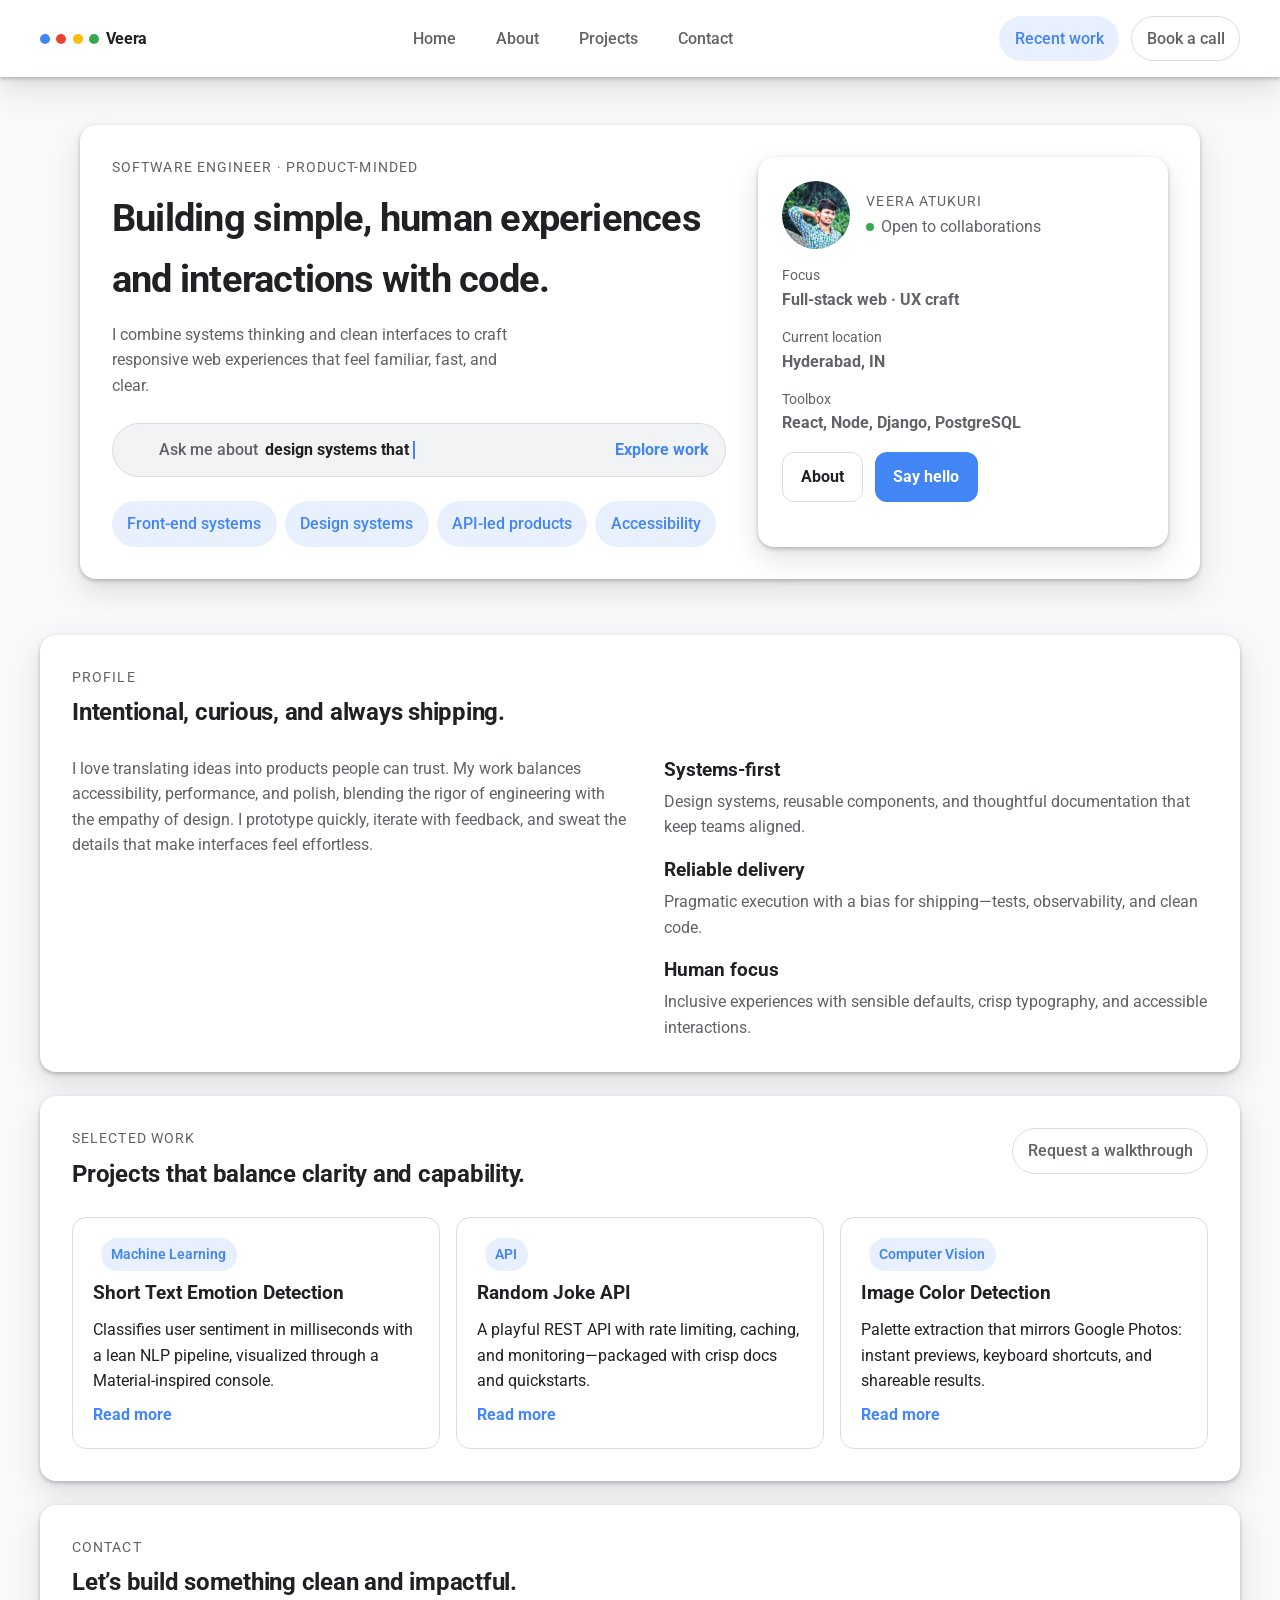
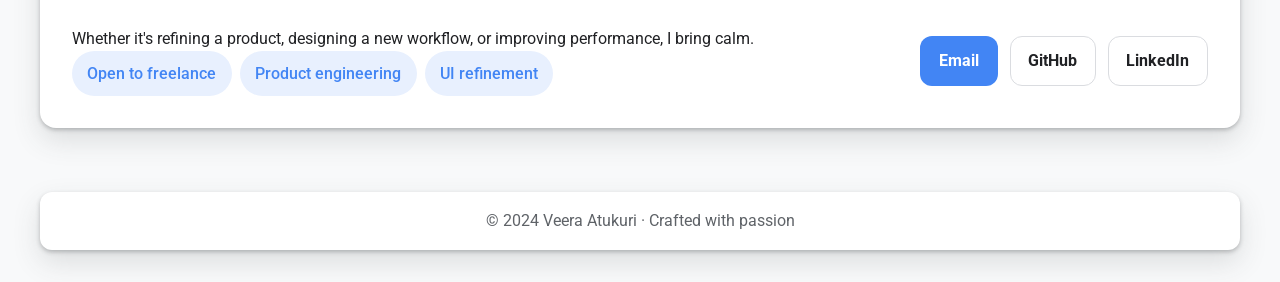
==== index.html @ a55e1ef2 "update minor" ====
<!DOCTYPE html>
<html lang="en">
<head>
  <meta charset="UTF-8" />
  <meta name="viewport" content="width=device-width, initial-scale=1.0" />
  <title>Veera | Software Engineer</title>
  <link rel="preconnect" href="https://fonts.googleapis.com" />
  <link href="https://fonts.googleapis.com/css2?family=Roboto:wght@400;500;700&display=swap" rel="stylesheet" />
  <link rel="stylesheet" href="style.css" />
  <script defer src="script.js"></script>
</head>
<body>
  <header class="top-nav surface">
    <div class="brand">
      <span class="logo-dot blue"></span>
      <span class="logo-dot red"></span>
      <span class="logo-dot yellow"></span>
      <span class="logo-dot green"></span>
      <span class="brand-name">Veera</span>
    </div>
    <nav class="nav-links">
      <a href="#home">Home</a>
      <a href="#about">About</a>
      <a href="#work">Projects</a>
      <a href="#contact">Contact</a>
    </nav>
    <div class="nav-actions">
      <a class="chip" href="#work">Recent work</a>
      <a class="chip outline" href="#contact">Book a call</a>
    </div>
  </header>

  <main>
    <section id="home" class="hero">
      <div class="hero-grid surface">
        <div class="hero-text">
          <p class="eyebrow">Software Engineer · Product-minded</p>
          <h1>Building simple, human experiences and interactions with code.</h1>
          <p class="lede">
            I combine systems thinking and clean interfaces to craft responsive web experiences that feel familiar, fast, and clear.
          </p>

          <div class="search-pill">
            <div class="pill-dots">
              <span class="dot blue"></span>
              <span class="dot red"></span>
              <span class="dot yellow"></span>
              <span class="dot green"></span>
            </div>
            <div class="pill-text">
              <span class="pill-label">Ask me about</span>
              <span class="typed-wrap"><span id="typed"></span><span class="cursor"></span></span>
            </div>
            <a class="pill-action" href="#work">Explore work</a>
          </div>

          <div class="chips">
            <span class="chip">Front-end systems</span>
            <span class="chip">Design systems</span>
            <span class="chip">API-led products</span>
            <span class="chip">Accessibility</span>
          </div>
        </div>

        <div class="hero-card surface">
          <div class="profile">
            <img src="saipic.jpg" alt="Sairaj profile" />
            <div>
              <p class="eyebrow">Veera Atukuri</p>
              <p class="status"><span class="status-dot"></span>Open to collaborations</p>
            </div>
          </div>
          <ul class="highlight-list">
            <li>
              <span class="label">Focus</span>
              <strong>Full-stack web · UX craft</strong>
            </li>
            <li>
              <span class="label">Current location</span>
              <strong>Hyderabad, IN</strong>
            </li>
            <li>
              <span class="label">Toolbox</span>
              <strong>React, Node, Django, PostgreSQL</strong>
            </li>
          </ul>
          <div class="cta-row">
            <a class="btn ghost" href="#about">About</a>
            <a class="btn primary" href="#contact">Say hello</a>
          </div>
        </div>
      </div>
    </section>

    <section id="about" class="section surface reveal">
      <div class="section-header">
        <div>
          <p class="eyebrow">Profile</p>
          <h2>Intentional, curious, and always shipping.</h2>
        </div>
      </div>
      <div class="about-grid">
        <p>
          I love translating ideas into products people can trust. My work balances accessibility, performance, and polish, blending the rigor of engineering with the empathy of design. I prototype quickly, iterate with feedback, and sweat the details that make interfaces feel effortless.
        </p>
        <div class="keypoints">
          <div class="point">
            <span class="dot blue"></span>
            <div>
              <h3>Systems-first</h3>
              <p>Design systems, reusable components, and thoughtful documentation that keep teams aligned.</p>
            </div>
          </div>
          <div class="point">
            <span class="dot red"></span>
            <div>
              <h3>Reliable delivery</h3>
              <p>Pragmatic execution with a bias for shipping—tests, observability, and clean code.</p>
            </div>
          </div>
          <div class="point">
            <span class="dot green"></span>
            <div>
              <h3>Human focus</h3>
              <p>Inclusive experiences with sensible defaults, crisp typography, and accessible interactions.</p>
            </div>
          </div>
        </div>
      </div>
    </section>

    <section id="work" class="section surface reveal">
      <div class="section-header">
        <div>
          <p class="eyebrow">Selected work</p>
          <h2>Projects that balance clarity and capability.</h2>
        </div>
        <a class="chip outline" href="mailto:sairaj@example.com">Request a walkthrough</a>
      </div>
      <div class="project-grid">
        <a class="project-card" href="#">
          <div class="project-meta">
            <span class="dot blue"></span>
            <span class="pill">Machine Learning</span>
          </div>
          <h3>Short Text Emotion Detection</h3>
          <p>Classifies user sentiment in milliseconds with a lean NLP pipeline, visualized through a Material-inspired console.</p>
          <span class="link">Read more</span>
        </a>
        <a class="project-card" href="#">
          <div class="project-meta">
            <span class="dot red"></span>
            <span class="pill">API</span>
          </div>
          <h3>Random Joke API</h3>
          <p>A playful REST API with rate limiting, caching, and monitoring—packaged with crisp docs and quickstarts.</p>
          <span class="link">Read more</span>
        </a>
        <a class="project-card" href="#">
          <div class="project-meta">
            <span class="dot green"></span>
            <span class="pill">Computer Vision</span>
          </div>
          <h3>Image Color Detection</h3>
          <p>Palette extraction that mirrors Google Photos: instant previews, keyboard shortcuts, and shareable results.</p>
          <span class="link">Read more</span>
        </a>
      </div>
    </section>

    <section id="contact" class="section surface reveal">
      <div class="section-header">
        <div>
          <p class="eyebrow">Contact</p>
          <h2>Let’s build something clean and impactful.</h2>
        </div>
      </div>
      <div class="contact-grid">
        <div>
          <p class="lede">
            Whether it's refining a product, designing a new workflow, or improving performance, I bring calm.
          </p>
          <div class="chips">
            <span class="chip">Open to freelance</span>
            <span class="chip">Product engineering</span>
            <span class="chip">UI refinement</span>
          </div>
        </div>
        <div class="contact-actions">
          <a class="btn primary" href="mailto:sairaj@example.com">Email</a>
          <a class="btn ghost" href="https://github.com/sairaj225" target="_blank">GitHub</a>
          <a class="btn ghost" href="https://www.linkedin.com/in/sairaju-atukuri-419677196/" target="_blank">LinkedIn</a>
        </div>
      </div>
    </section>
  </main>

  <footer class="footer surface">
    <p>© 2024 Veera Atukuri · Crafted with passion</p>
  </footer>
</body>
</html>
---- style.css ----
:root {
  --bg: #f8f9fa;
  --surface: #ffffff;
  --text: #202124;
  --muted: #5f6368;
  --shadow: 0 12px 28px 0 rgba(60, 64, 67, 0.15), 0 2px 4px 0 rgba(60, 64, 67, 0.3);
  --radius: 16px;
  --blue: #4285f4;
  --red: #ea4335;
  --yellow: #fbbc05;
  --green: #34a853;
}

* {
  margin: 0;
  padding: 0;
  box-sizing: border-box;
}

body {
  font-family: 'Roboto', sans-serif;
  background: var(--bg);
  color: var(--text);
  line-height: 1.6;
  scroll-behavior: smooth;
}

a {
  color: var(--blue);
  text-decoration: none;
}

.surface {
  background: var(--surface);
  box-shadow: var(--shadow);
}

.top-nav {
  position: sticky;
  top: 0;
  z-index: 100;
  display: grid;
  grid-template-columns: auto 1fr auto;
  align-items: center;
  gap: 1.5rem;
  padding: 1rem 2.5rem;
  backdrop-filter: blur(10px);
}

.brand {
  display: flex;
  align-items: center;
  gap: 0.4rem;
}

.brand-name {
  font-weight: 700;
  letter-spacing: -0.02em;
  color: var(--text);
}

.logo-dot {
  width: 10px;
  height: 10px;
  border-radius: 50%;
  display: inline-block;
}

.blue { background: var(--blue); }
.red { background: var(--red); }
.yellow { background: var(--yellow); }
.green { background: var(--green); }

.nav-links {
  display: flex;
  gap: 1rem;
  justify-content: center;
}

.nav-links a {
  color: var(--muted);
  font-weight: 500;
  padding: 0.5rem 0.75rem;
  border-radius: 10px;
  transition: background 0.2s ease, color 0.2s ease;
}

.nav-links a:hover {
  background: #e8f0fe;
  color: var(--blue);
}

.nav-actions {
  display: flex;
  gap: 0.75rem;
  justify-content: flex-end;
}

.chip {
  display: inline-flex;
  align-items: center;
  gap: 0.4rem;
  padding: 0.55rem 0.9rem;
  background: #e8f0fe;
  color: var(--blue);
  border-radius: 999px;
  font-weight: 500;
  border: 1px solid transparent;
}

.chip.outline {
  background: transparent;
  border-color: #dadce0;
  color: var(--muted);
}

.hero {
  padding: 3rem 2.5rem 2rem;
}

.hero-grid {
  display: grid;
  grid-template-columns: 1.2fr 0.8fr;
  gap: 2rem;
  padding: 2rem;
  border-radius: var(--radius);
}

.hero-text h1 {
  font-size: clamp(2rem, 3vw, 3rem);
  margin: 0.5rem 0 0.75rem;
  letter-spacing: -0.02em;
}

.hero-text .lede {
  color: var(--muted);
  max-width: 46ch;
}

.eyebrow {
  text-transform: uppercase;
  letter-spacing: 0.08em;
  color: var(--muted);
  font-size: 0.85rem;
}

.search-pill {
  margin: 1.5rem 0;
  display: grid;
  grid-template-columns: auto 1fr auto;
  align-items: center;
  gap: 1rem;
  padding: 0.85rem 1rem;
  border-radius: 999px;
  border: 1px solid #dadce0;
  background: #f1f3f4;
}

.pill-dots {
  display: flex;
  gap: 0.3rem;
}

.pill-text {
  display: flex;
  flex-wrap: wrap;
  gap: 0.4rem;
  align-items: center;
  color: var(--muted);
}

.pill-label {
  font-weight: 500;
}

.typed-wrap {
  font-weight: 700;
  color: var(--text);
  display: inline-flex;
  align-items: center;
  min-width: 10ch;
}

.cursor {
  width: 2px;
  height: 1.1em;
  background: var(--blue);
  margin-left: 4px;
  animation: blink 1s infinite;
}

@keyframes blink {
  0%, 50% { opacity: 1; }
  51%, 100% { opacity: 0; }
}

.pill-action {
  color: var(--blue);
  font-weight: 700;
}

.chips {
  display: flex;
  flex-wrap: wrap;
  gap: 0.5rem;
}

.hero-card {
  padding: 1.5rem;
  border-radius: var(--radius);
  display: flex;
  flex-direction: column;
  gap: 1rem;
}

.profile {
  display: flex;
  gap: 1rem;
  align-items: center;
}

.profile img {
  width: 68px;
  height: 68px;
  border-radius: 50%;
  object-fit: cover;
}

.status {
  display: inline-flex;
  align-items: center;
  gap: 0.4rem;
  color: var(--muted);
}

.status-dot {
  width: 8px;
  height: 8px;
  border-radius: 50%;
  background: var(--green);
}

.highlight-list {
  list-style: none;
  display: flex;
  flex-direction: column;
  gap: 0.9rem;
  color: var(--muted);
}

.highlight-list .label {
  display: block;
  font-size: 0.85rem;
  color: var(--muted);
}

.cta-row {
  display: flex;
  gap: 0.75rem;
}

.btn {
  padding: 0.7rem 1.1rem;
  border-radius: 12px;
  font-weight: 700;
  border: 1px solid transparent;
  display: inline-flex;
  justify-content: center;
  align-items: center;
  gap: 0.4rem;
}

.btn.primary {
  background: var(--blue);
  color: white;
}

.btn.ghost {
  border-color: #dadce0;
  color: var(--text);
  background: transparent;
}

main {
  display: flex;
  flex-direction: column;
  gap: 1.5rem;
  padding: 0 2.5rem 3rem;
}

.section {
  padding: 2rem;
  border-radius: var(--radius);
}

.section-header {
  display: flex;
  justify-content: space-between;
  gap: 1.5rem;
  align-items: flex-start;
  margin-bottom: 1.5rem;
}

.section-header h2 {
  margin-top: 0.3rem;
  letter-spacing: -0.01em;
}

.section-note {
  color: var(--muted);
  max-width: 32ch;
}

.about-grid {
  display: grid;
  grid-template-columns: 1fr 1fr;
  gap: 1.5rem;
  color: var(--muted);
}

.keypoints {
  display: flex;
  flex-direction: column;
  gap: 1rem;
}

.point {
  display: grid;
  grid-template-columns: auto 1fr;
  gap: 0.75rem;
}

.point h3 {
  margin-bottom: 0.2rem;
  color: var(--text);
}

.section .project-grid {
  display: grid;
  grid-template-columns: repeat(auto-fit, minmax(240px, 1fr));
  gap: 1rem;
}

.project-card {
  padding: 1.25rem;
  border-radius: 14px;
  border: 1px solid #dadce0;
  color: var(--text);
  display: flex;
  flex-direction: column;
  gap: 0.5rem;
  transition: transform 0.2s ease, box-shadow 0.2s ease;
}

.project-card:hover {
  transform: translateY(-2px);
  box-shadow: var(--shadow);
}

.project-meta {
  display: flex;
  gap: 0.5rem;
  align-items: center;
}

.pill {
  padding: 0.35rem 0.65rem;
  border-radius: 999px;
  background: #e8f0fe;
  color: var(--blue);
  font-weight: 600;
  font-size: 0.85rem;
}

.link {
  color: var(--blue);
  font-weight: 700;
}

.contact-grid {
  display: grid;
  grid-template-columns: 1fr auto;
  gap: 1.5rem;
  align-items: center;
}

.contact-actions {
  display: flex;
  gap: 0.75rem;
}

.footer {
  margin: 1rem 2.5rem 2rem;
  padding: 1rem 1.5rem;
  border-radius: 12px;
  color: var(--muted);
  text-align: center;
}

.reveal {
  opacity: 0;
  transform: translateY(40px);
  transition: all 0.6s ease-out;
}

.reveal.active {
  opacity: 1;
  transform: translateY(0);
}

@media (max-width: 960px) {
  .hero-grid {
    grid-template-columns: 1fr;
  }

  .section-header {
    flex-direction: column;
  }

  .about-grid,
  .contact-grid {
    grid-template-columns: 1fr;
  }

  .top-nav {
    grid-template-columns: 1fr;
    justify-items: flex-start;
    gap: 0.75rem;
  }

  .nav-links,
  .nav-actions {
    width: 100%;
    justify-content: flex-start;
    flex-wrap: wrap;
  }
}

@media (max-width: 640px) {
  .hero,
  main {
    padding: 1rem;
  }

  .hero-grid,
  .section {
    padding: 1.25rem;
  }

  .top-nav {
    padding: 0.75rem 1rem;
  }
}
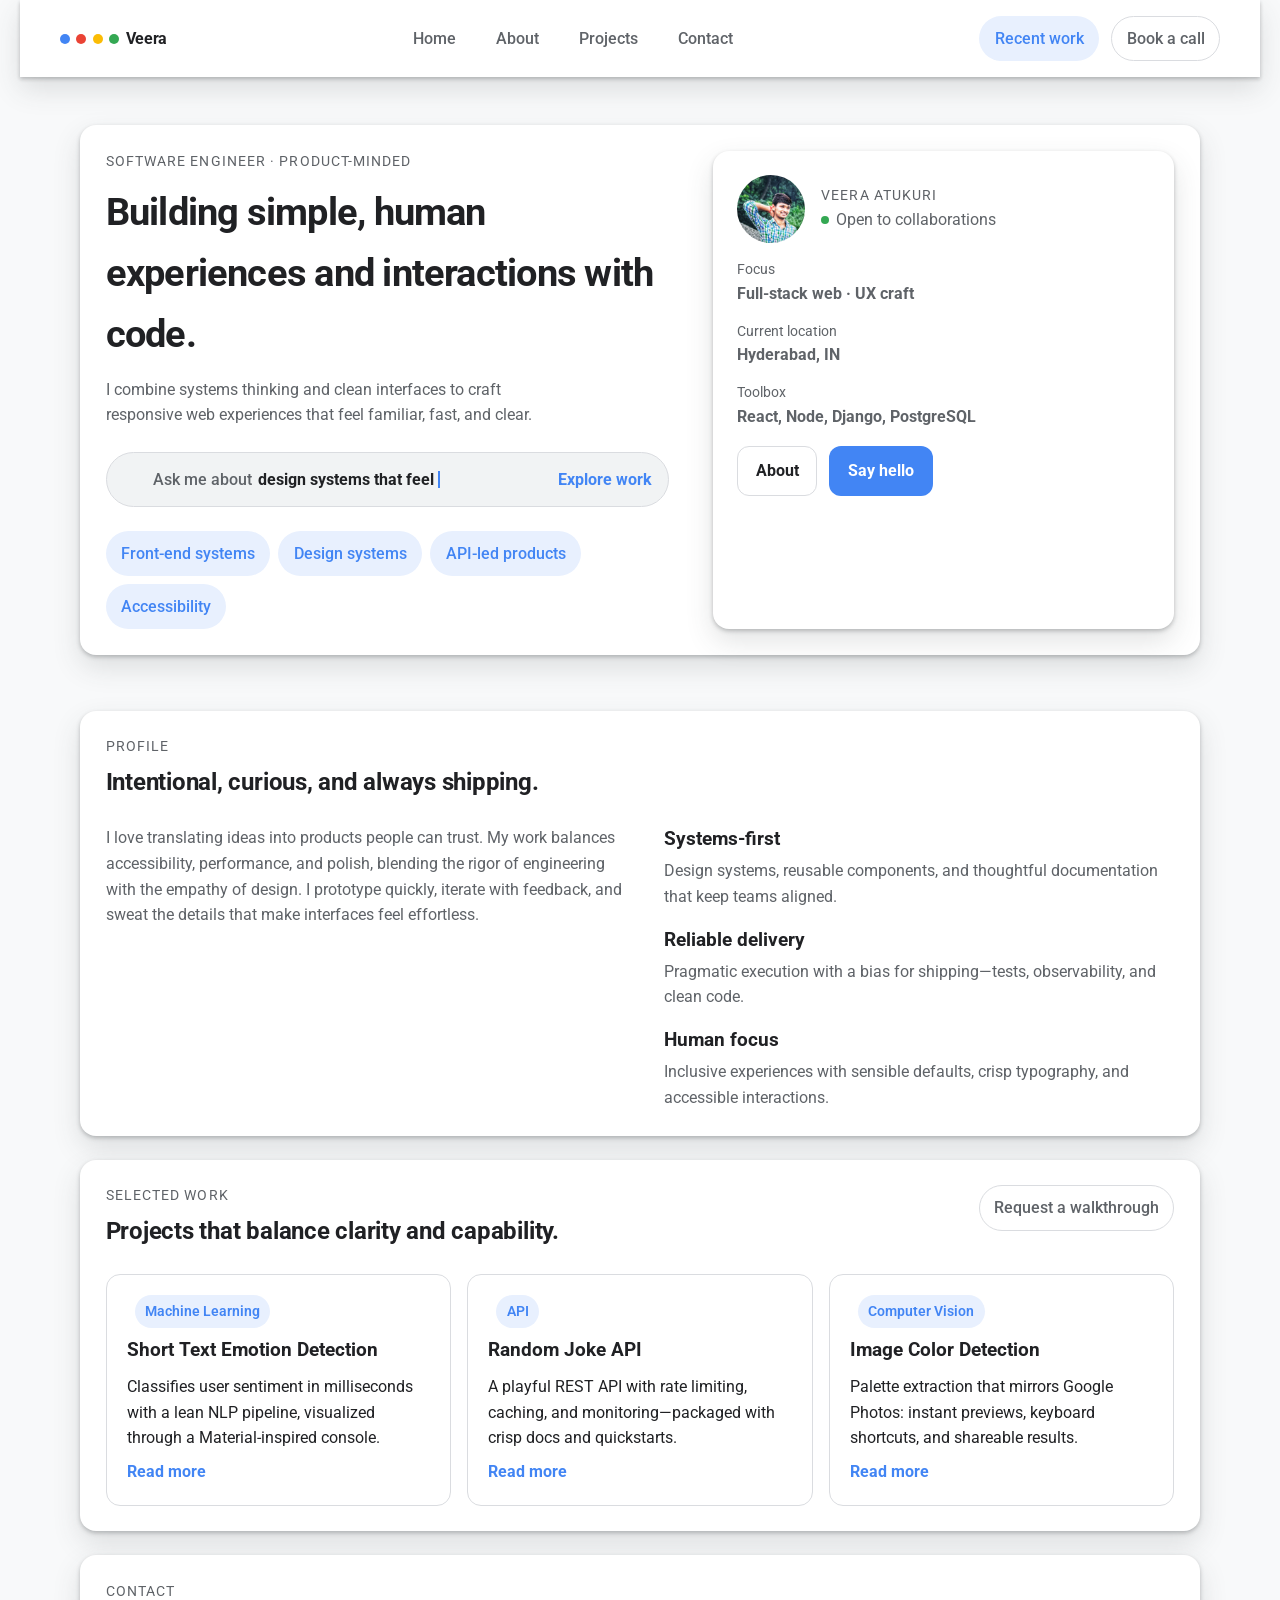
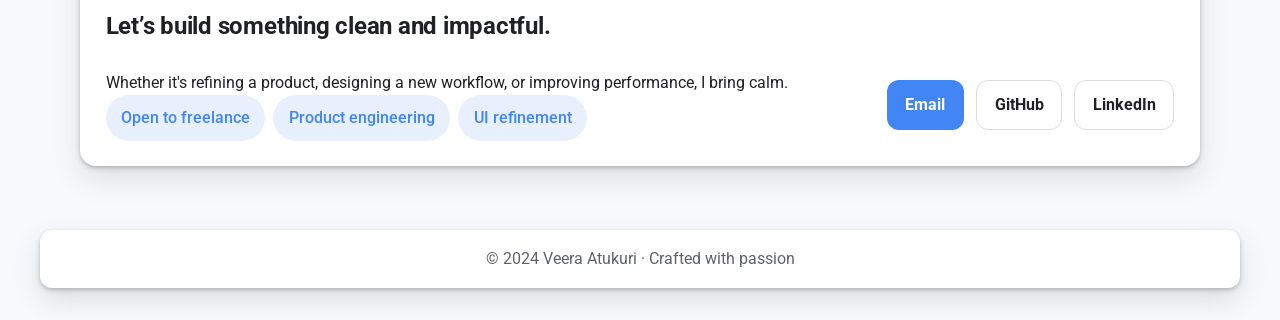
==== commit d5fcc885: "Improve responsive layout and navigation" ====
--- a/index.html
+++ b/index.html
@@ -18,6 +18,11 @@
       <span class="logo-dot green"></span>
       <span class="brand-name">Veera</span>
     </div>
+    <button class="menu-toggle" aria-label="Toggle navigation" aria-expanded="false">
+      <span class="menu-bar"></span>
+      <span class="menu-bar"></span>
+      <span class="menu-bar"></span>
+    </button>
     <nav class="nav-links">
       <a href="#home">Home</a>
       <a href="#about">About</a>
@@ -30,7 +35,7 @@
     </div>
   </header>
 
-  <main>
+  <main class="page">
     <section id="home" class="hero">
       <div class="hero-grid surface">
         <div class="hero-text">
--- a/style.css
+++ b/style.css
@@ -9,6 +9,7 @@
   --red: #ea4335;
   --yellow: #fbbc05;
   --green: #34a853;
+  --max-width: 1200px;
 }
 
 * {
@@ -23,6 +24,7 @@
   color: var(--text);
   line-height: 1.6;
   scroll-behavior: smooth;
+  min-height: 100vh;
 }
 
 a {
@@ -33,6 +35,16 @@
 .surface {
   background: var(--surface);
   box-shadow: var(--shadow);
+}
+
+.page {
+  max-width: var(--max-width);
+  margin: 0 auto;
+  width: min(calc(100% - 1.5rem), var(--max-width));
+  display: flex;
+  flex-direction: column;
+  gap: 1.5rem;
+  padding: 0 clamp(1rem, 4vw, 2.5rem) 3rem;
 }
 
 .top-nav {
@@ -43,7 +55,9 @@
   grid-template-columns: auto 1fr auto;
   align-items: center;
   gap: 1.5rem;
-  padding: 1rem 2.5rem;
+  padding: 1rem clamp(1.25rem, 4vw, 2.5rem);
+  margin: 0 auto;
+  width: min(calc(100% - 1.25rem), calc(var(--max-width) + 2.5rem));
   backdrop-filter: blur(10px);
 }
 
@@ -94,6 +108,32 @@
   display: flex;
   gap: 0.75rem;
   justify-content: flex-end;
+}
+
+.top-nav.is-open .nav-links,
+.top-nav.is-open .nav-actions {
+  display: flex;
+}
+
+.menu-toggle {
+  display: none;
+  padding: 0.35rem;
+  border: 1px solid #dadce0;
+  background: var(--surface);
+  border-radius: 10px;
+  cursor: pointer;
+  align-items: center;
+  justify-content: center;
+  flex-direction: column;
+  gap: 0.25rem;
+}
+
+.menu-bar {
+  display: block;
+  width: 20px;
+  height: 2px;
+  background: var(--text);
+  border-radius: 999px;
 }
 
 .chip {
@@ -115,14 +155,14 @@
 }
 
 .hero {
-  padding: 3rem 2.5rem 2rem;
+  padding: 3rem 0 2rem;
 }
 
 .hero-grid {
   display: grid;
-  grid-template-columns: 1.2fr 0.8fr;
-  gap: 2rem;
-  padding: 2rem;
+  grid-template-columns: minmax(0, 1.1fr) minmax(320px, 0.9fr);
+  gap: 2.25rem;
+  padding: clamp(1.5rem, 2vw, 2rem);
   border-radius: var(--radius);
 }
 
@@ -134,7 +174,7 @@
 
 .hero-text .lede {
   color: var(--muted);
-  max-width: 46ch;
+  max-width: 52ch;
 }
 
 .eyebrow {
@@ -285,11 +325,10 @@
   display: flex;
   flex-direction: column;
   gap: 1.5rem;
-  padding: 0 2.5rem 3rem;
 }
 
 .section {
-  padding: 2rem;
+  padding: clamp(1.5rem, 2vw, 2.25rem);
   border-radius: var(--radius);
 }
 
@@ -408,6 +447,69 @@
   transform: translateY(0);
 }
 
+@media (min-width: 1280px) {
+  .hero-grid {
+    gap: 2.75rem;
+  }
+
+  .section .project-grid {
+    grid-template-columns: repeat(3, minmax(0, 1fr));
+  }
+}
+
+@media (max-width: 1100px) {
+  .top-nav {
+    width: min(calc(100% - 0.75rem), var(--max-width));
+  }
+
+  .hero-grid {
+    grid-template-columns: 1fr 0.95fr;
+    gap: 1.75rem;
+  }
+
+  .contact-actions {
+    flex-wrap: wrap;
+  }
+}
+
+@media (max-width: 860px) {
+  .top-nav {
+    grid-template-columns: auto auto;
+    align-items: center;
+    row-gap: 0.5rem;
+  }
+
+  .menu-toggle {
+    display: inline-flex;
+    margin-left: auto;
+  }
+
+  .nav-links,
+  .nav-actions {
+    display: none;
+    width: 100%;
+    justify-content: flex-start;
+  }
+
+  .nav-links {
+    flex-direction: column;
+    gap: 0.5rem;
+  }
+
+  .nav-links a {
+    padding: 0.4rem 0.3rem;
+  }
+
+  .nav-actions {
+    flex-direction: column;
+  }
+
+  .cta-row {
+    width: 100%;
+    flex-wrap: wrap;
+  }
+}
+
 @media (max-width: 960px) {
   .hero-grid {
     grid-template-columns: 1fr;
@@ -421,33 +523,29 @@
   .contact-grid {
     grid-template-columns: 1fr;
   }
-
-  .top-nav {
-    grid-template-columns: 1fr;
-    justify-items: flex-start;
-    gap: 0.75rem;
-  }
-
-  .nav-links,
-  .nav-actions {
-    width: 100%;
-    justify-content: flex-start;
-    flex-wrap: wrap;
-  }
 }
 
 @media (max-width: 640px) {
-  .hero,
-  main {
-    padding: 1rem;
+  .page {
+    padding: 0 1rem 2rem;
+  }
+
+  .hero {
+    padding: 2.5rem 0 1.5rem;
   }
 
   .hero-grid,
   .section {
-    padding: 1.25rem;
+    padding: 1rem;
   }
 
   .top-nav {
     padding: 0.75rem 1rem;
-  }
-}
+    width: min(calc(100% - 0.5rem), var(--max-width));
+  }
+
+  .nav-actions .chip {
+    width: 100%;
+    justify-content: center;
+  }
+}
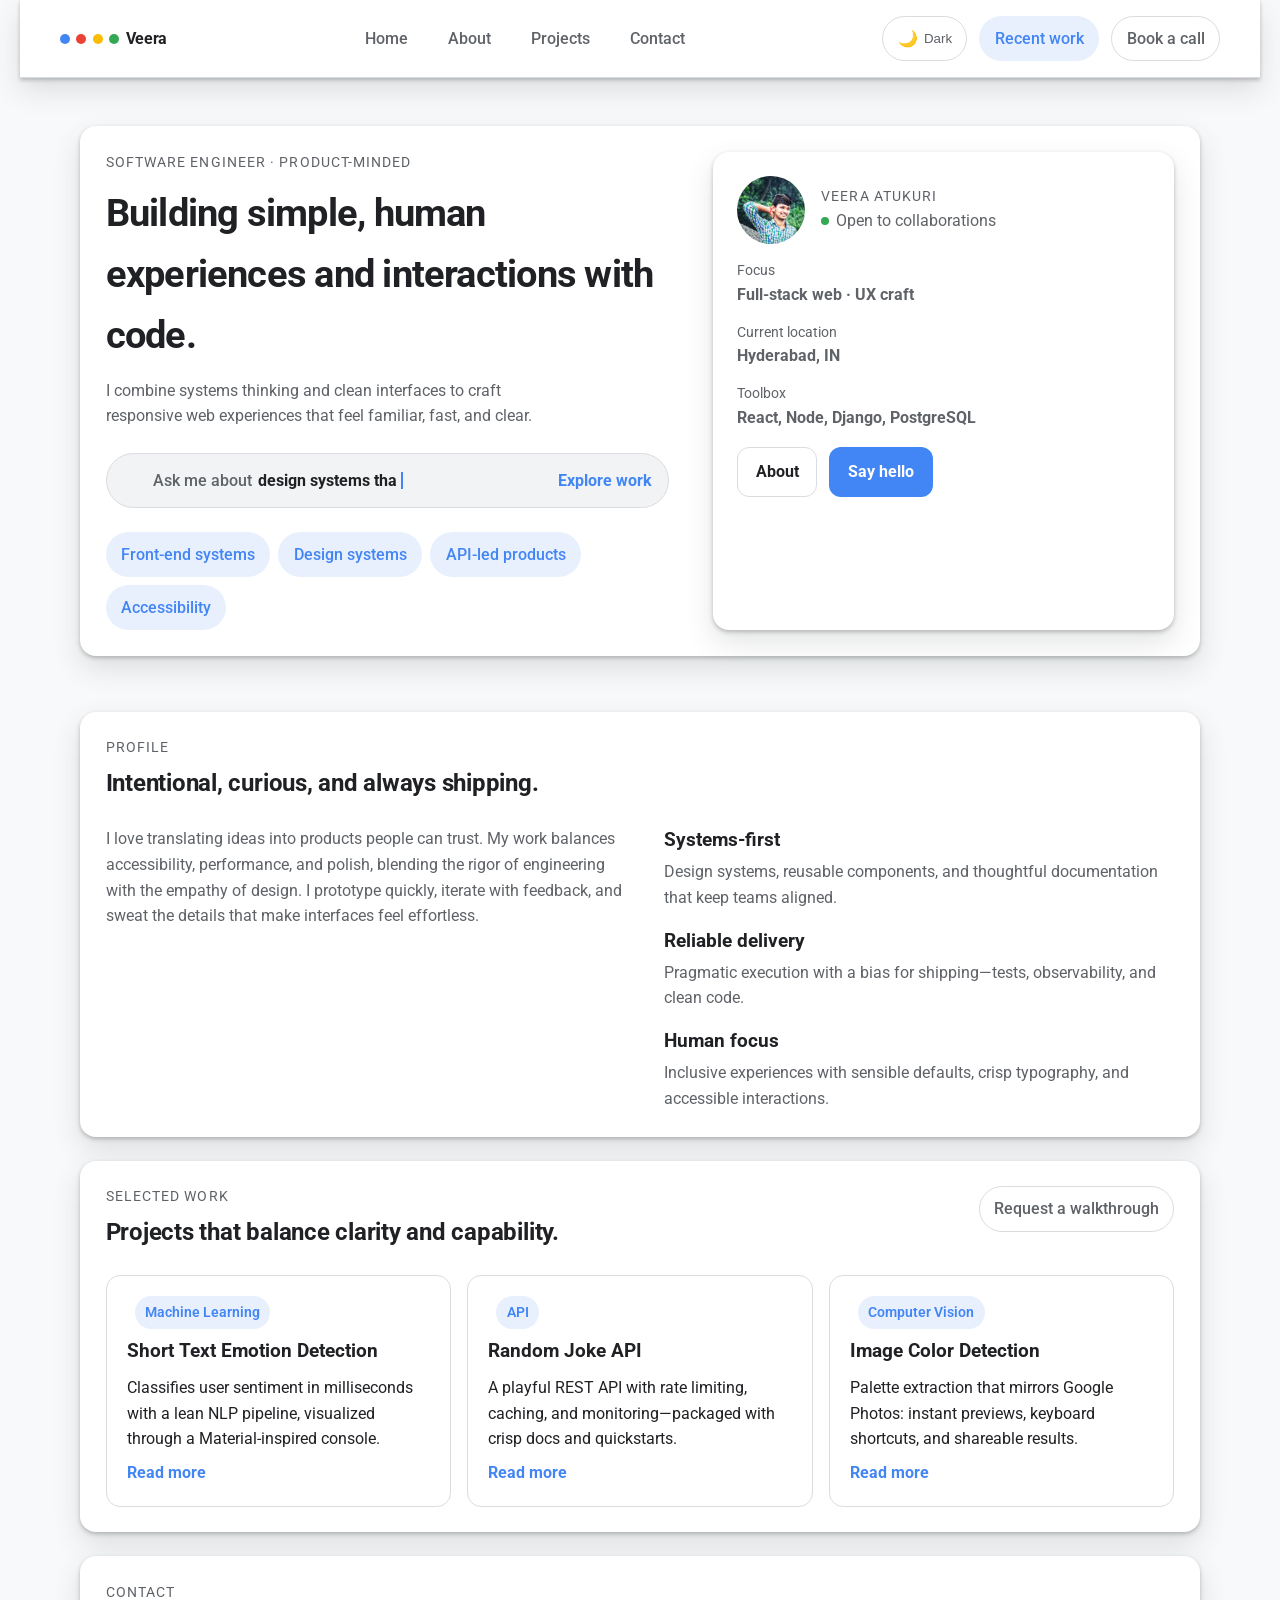
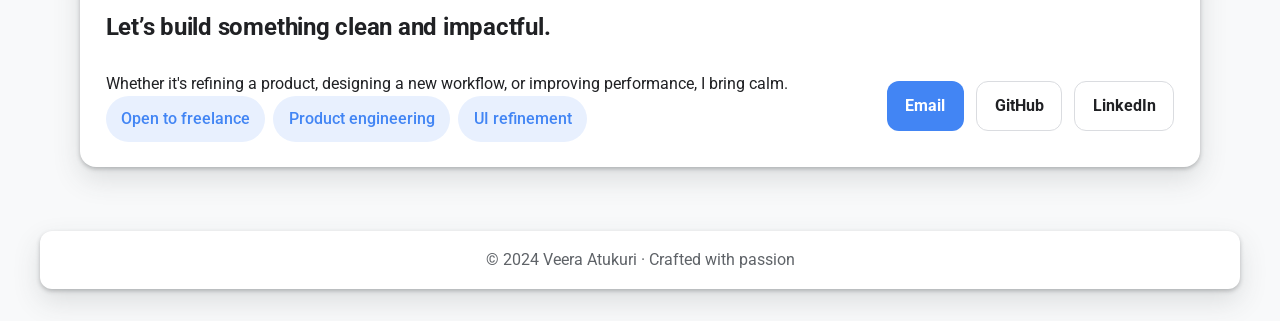
==== commit 619f13ef: "Add dark mode toggle" ====
--- a/index.html
+++ b/index.html
@@ -30,6 +30,10 @@
       <a href="#contact">Contact</a>
     </nav>
     <div class="nav-actions">
+      <button class="chip outline theme-toggle" type="button" aria-label="Toggle dark mode" data-theme-toggle>
+        <span class="theme-icon" aria-hidden="true">🌙</span>
+        <span class="theme-label">Dark</span>
+      </button>
       <a class="chip" href="#work">Recent work</a>
       <a class="chip outline" href="#contact">Book a call</a>
     </div>
--- a/style.css
+++ b/style.css
@@ -1,15 +1,31 @@
 :root {
+  color-scheme: light;
   --bg: #f8f9fa;
   --surface: #ffffff;
   --text: #202124;
   --muted: #5f6368;
   --shadow: 0 12px 28px 0 rgba(60, 64, 67, 0.15), 0 2px 4px 0 rgba(60, 64, 67, 0.3);
+  --border: #dadce0;
+  --accent-surface: #e8f0fe;
+  --input-surface: #f1f3f4;
   --radius: 16px;
   --blue: #4285f4;
   --red: #ea4335;
   --yellow: #fbbc05;
   --green: #34a853;
   --max-width: 1200px;
+}
+
+:root[data-theme="dark"] {
+  color-scheme: dark;
+  --bg: #0f1115;
+  --surface: #161920;
+  --text: #e5e7eb;
+  --muted: #9ba3b4;
+  --shadow: 0 16px 40px rgba(0, 0, 0, 0.45), 0 4px 12px rgba(0, 0, 0, 0.35);
+  --border: #2c3240;
+  --accent-surface: rgba(66, 133, 244, 0.12);
+  --input-surface: #1d222c;
 }
 
 * {
@@ -25,6 +41,7 @@
   line-height: 1.6;
   scroll-behavior: smooth;
   min-height: 100vh;
+  transition: background 0.25s ease, color 0.25s ease;
 }
 
 a {
@@ -35,6 +52,7 @@
 .surface {
   background: var(--surface);
   box-shadow: var(--shadow);
+  transition: background 0.25s ease, box-shadow 0.25s ease, border-color 0.2s ease;
 }
 
 .page {
@@ -59,6 +77,8 @@
   margin: 0 auto;
   width: min(calc(100% - 1.25rem), calc(var(--max-width) + 2.5rem));
   backdrop-filter: blur(10px);
+  border-bottom: 1px solid var(--border);
+  transition: border-color 0.2s ease;
 }
 
 .brand {
@@ -100,7 +120,7 @@
 }
 
 .nav-links a:hover {
-  background: #e8f0fe;
+  background: var(--accent-surface);
   color: var(--blue);
 }
 
@@ -118,7 +138,7 @@
 .menu-toggle {
   display: none;
   padding: 0.35rem;
-  border: 1px solid #dadce0;
+  border: 1px solid var(--border);
   background: var(--surface);
   border-radius: 10px;
   cursor: pointer;
@@ -141,17 +161,31 @@
   align-items: center;
   gap: 0.4rem;
   padding: 0.55rem 0.9rem;
-  background: #e8f0fe;
+  background: var(--accent-surface);
   color: var(--blue);
   border-radius: 999px;
   font-weight: 500;
   border: 1px solid transparent;
+  transition: background 0.2s ease, border-color 0.2s ease, color 0.2s ease, transform 0.15s ease;
 }
 
 .chip.outline {
   background: transparent;
-  border-color: #dadce0;
-  color: var(--muted);
+  border-color: var(--border);
+  color: var(--muted);
+}
+
+.chip:active {
+  transform: translateY(1px);
+}
+
+.theme-toggle {
+  cursor: pointer;
+}
+
+.theme-icon {
+  font-size: 1rem;
+  line-height: 1;
 }
 
 .hero {
@@ -192,8 +226,9 @@
   gap: 1rem;
   padding: 0.85rem 1rem;
   border-radius: 999px;
-  border: 1px solid #dadce0;
-  background: #f1f3f4;
+  border: 1px solid var(--border);
+  background: var(--input-surface);
+  transition: background 0.25s ease, border-color 0.25s ease;
 }
 
 .pill-dots {
@@ -308,6 +343,7 @@
   justify-content: center;
   align-items: center;
   gap: 0.4rem;
+  transition: background 0.2s ease, color 0.2s ease, border-color 0.2s ease, box-shadow 0.2s ease;
 }
 
 .btn.primary {
@@ -316,7 +352,7 @@
 }
 
 .btn.ghost {
-  border-color: #dadce0;
+  border-color: var(--border);
   color: var(--text);
   background: transparent;
 }
@@ -383,7 +419,7 @@
 .project-card {
   padding: 1.25rem;
   border-radius: 14px;
-  border: 1px solid #dadce0;
+  border: 1px solid var(--border);
   color: var(--text);
   display: flex;
   flex-direction: column;
@@ -405,7 +441,7 @@
 .pill {
   padding: 0.35rem 0.65rem;
   border-radius: 999px;
-  background: #e8f0fe;
+  background: var(--accent-surface);
   color: var(--blue);
   font-weight: 600;
   font-size: 0.85rem;
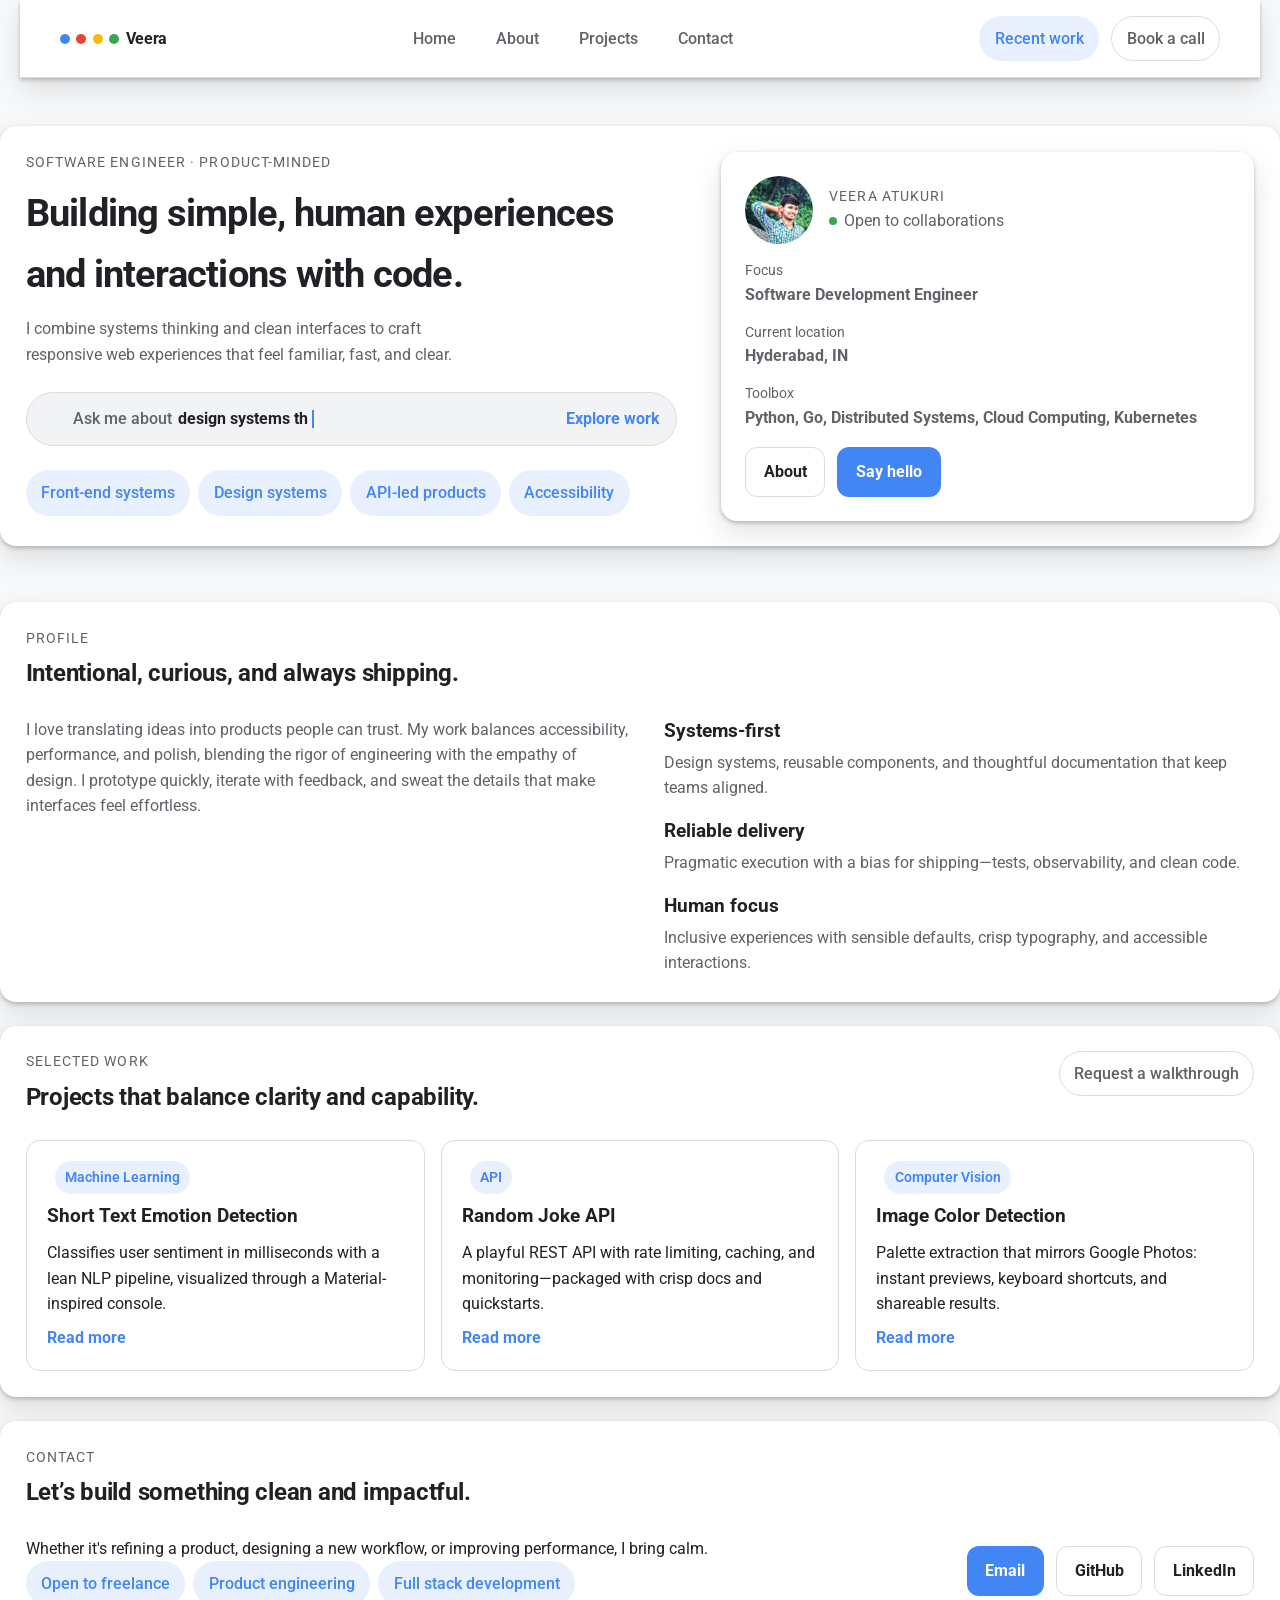
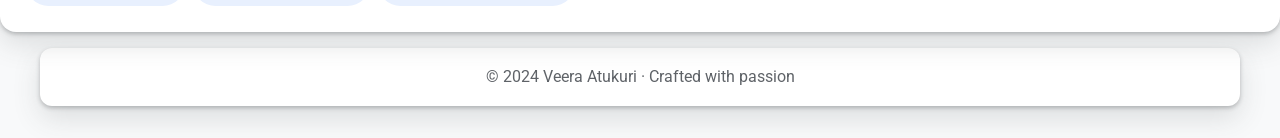
==== commit aa27f63b: "updated latest details" ====
--- a/index.html
+++ b/index.html
@@ -18,11 +18,6 @@
       <span class="logo-dot green"></span>
       <span class="brand-name">Veera</span>
     </div>
-    <button class="menu-toggle" aria-label="Toggle navigation" aria-expanded="false">
-      <span class="menu-bar"></span>
-      <span class="menu-bar"></span>
-      <span class="menu-bar"></span>
-    </button>
     <nav class="nav-links">
       <a href="#home">Home</a>
       <a href="#about">About</a>
@@ -30,16 +25,12 @@
       <a href="#contact">Contact</a>
     </nav>
     <div class="nav-actions">
-      <button class="chip outline theme-toggle" type="button" aria-label="Toggle dark mode" data-theme-toggle>
-        <span class="theme-icon" aria-hidden="true">🌙</span>
-        <span class="theme-label">Dark</span>
-      </button>
       <a class="chip" href="#work">Recent work</a>
       <a class="chip outline" href="#contact">Book a call</a>
     </div>
   </header>
 
-  <main class="page">
+  <main>
     <section id="home" class="hero">
       <div class="hero-grid surface">
         <div class="hero-text">
@@ -82,7 +73,7 @@
           <ul class="highlight-list">
             <li>
               <span class="label">Focus</span>
-              <strong>Full-stack web · UX craft</strong>
+              <strong>Software Development Engineer</strong>
             </li>
             <li>
               <span class="label">Current location</span>
@@ -90,7 +81,7 @@
             </li>
             <li>
               <span class="label">Toolbox</span>
-              <strong>React, Node, Django, PostgreSQL</strong>
+              <strong>Python, Go, Distributed Systems, Cloud Computing, Kubernetes</strong>
             </li>
           </ul>
           <div class="cta-row">
@@ -192,11 +183,11 @@
           <div class="chips">
             <span class="chip">Open to freelance</span>
             <span class="chip">Product engineering</span>
-            <span class="chip">UI refinement</span>
+            <span class="chip">Full stack development</span>
           </div>
         </div>
         <div class="contact-actions">
-          <a class="btn primary" href="mailto:sairaj@example.com">Email</a>
+          <a class="btn primary" href="mailto:veera.atukuri@gmail.com">Email</a>
           <a class="btn ghost" href="https://github.com/sairaj225" target="_blank">GitHub</a>
           <a class="btn ghost" href="https://www.linkedin.com/in/sairaju-atukuri-419677196/" target="_blank">LinkedIn</a>
         </div>
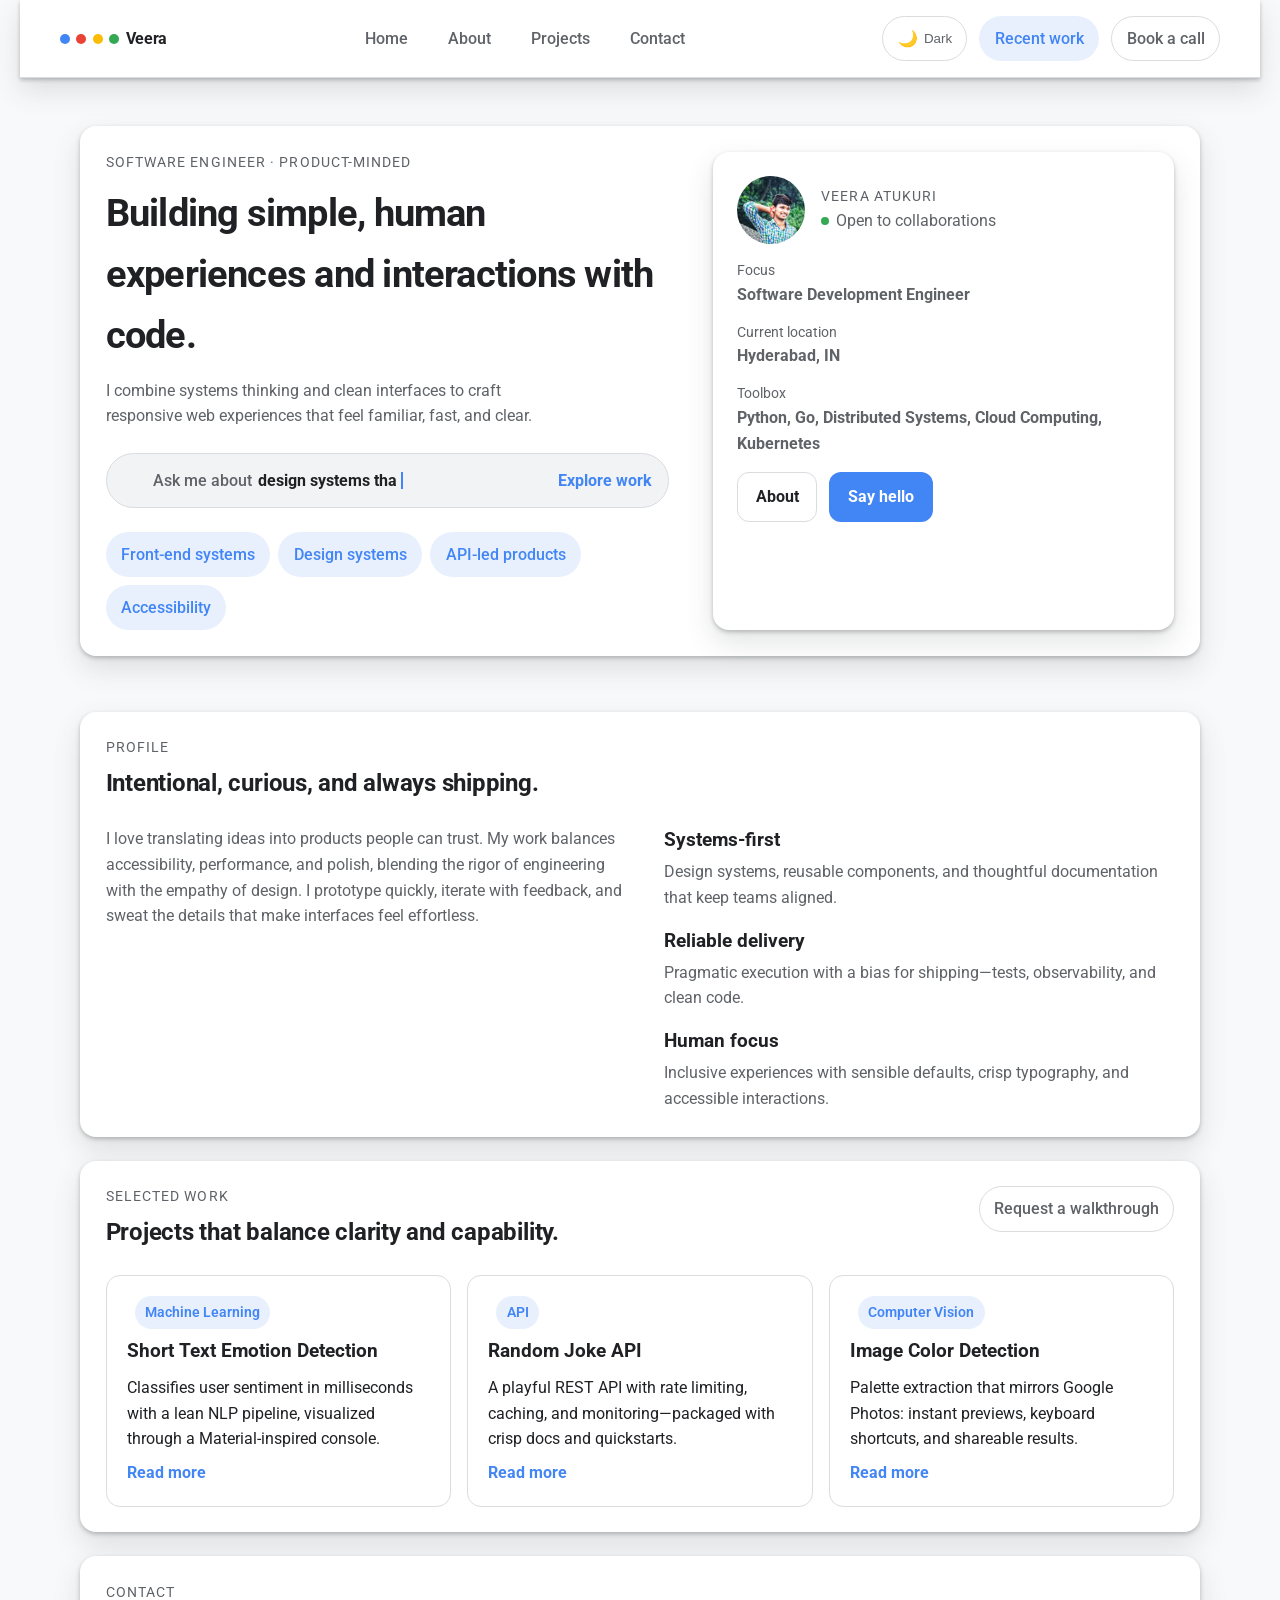
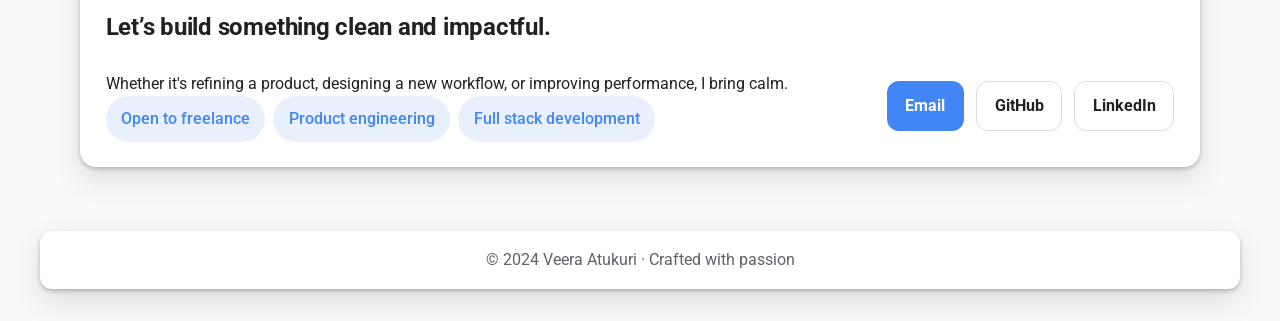
==== commit 06abe170: "Merge pull request #5 from sairaj225/veera/update-latest-info updated latest details" ====
--- a/index.html
+++ b/index.html
@@ -18,6 +18,11 @@
       <span class="logo-dot green"></span>
       <span class="brand-name">Veera</span>
     </div>
+    <button class="menu-toggle" aria-label="Toggle navigation" aria-expanded="false">
+      <span class="menu-bar"></span>
+      <span class="menu-bar"></span>
+      <span class="menu-bar"></span>
+    </button>
     <nav class="nav-links">
       <a href="#home">Home</a>
       <a href="#about">About</a>
@@ -25,12 +30,16 @@
       <a href="#contact">Contact</a>
     </nav>
     <div class="nav-actions">
+      <button class="chip outline theme-toggle" type="button" aria-label="Toggle dark mode" data-theme-toggle>
+        <span class="theme-icon" aria-hidden="true">🌙</span>
+        <span class="theme-label">Dark</span>
+      </button>
       <a class="chip" href="#work">Recent work</a>
       <a class="chip outline" href="#contact">Book a call</a>
     </div>
   </header>
 
-  <main>
+  <main class="page">
     <section id="home" class="hero">
       <div class="hero-grid surface">
         <div class="hero-text">
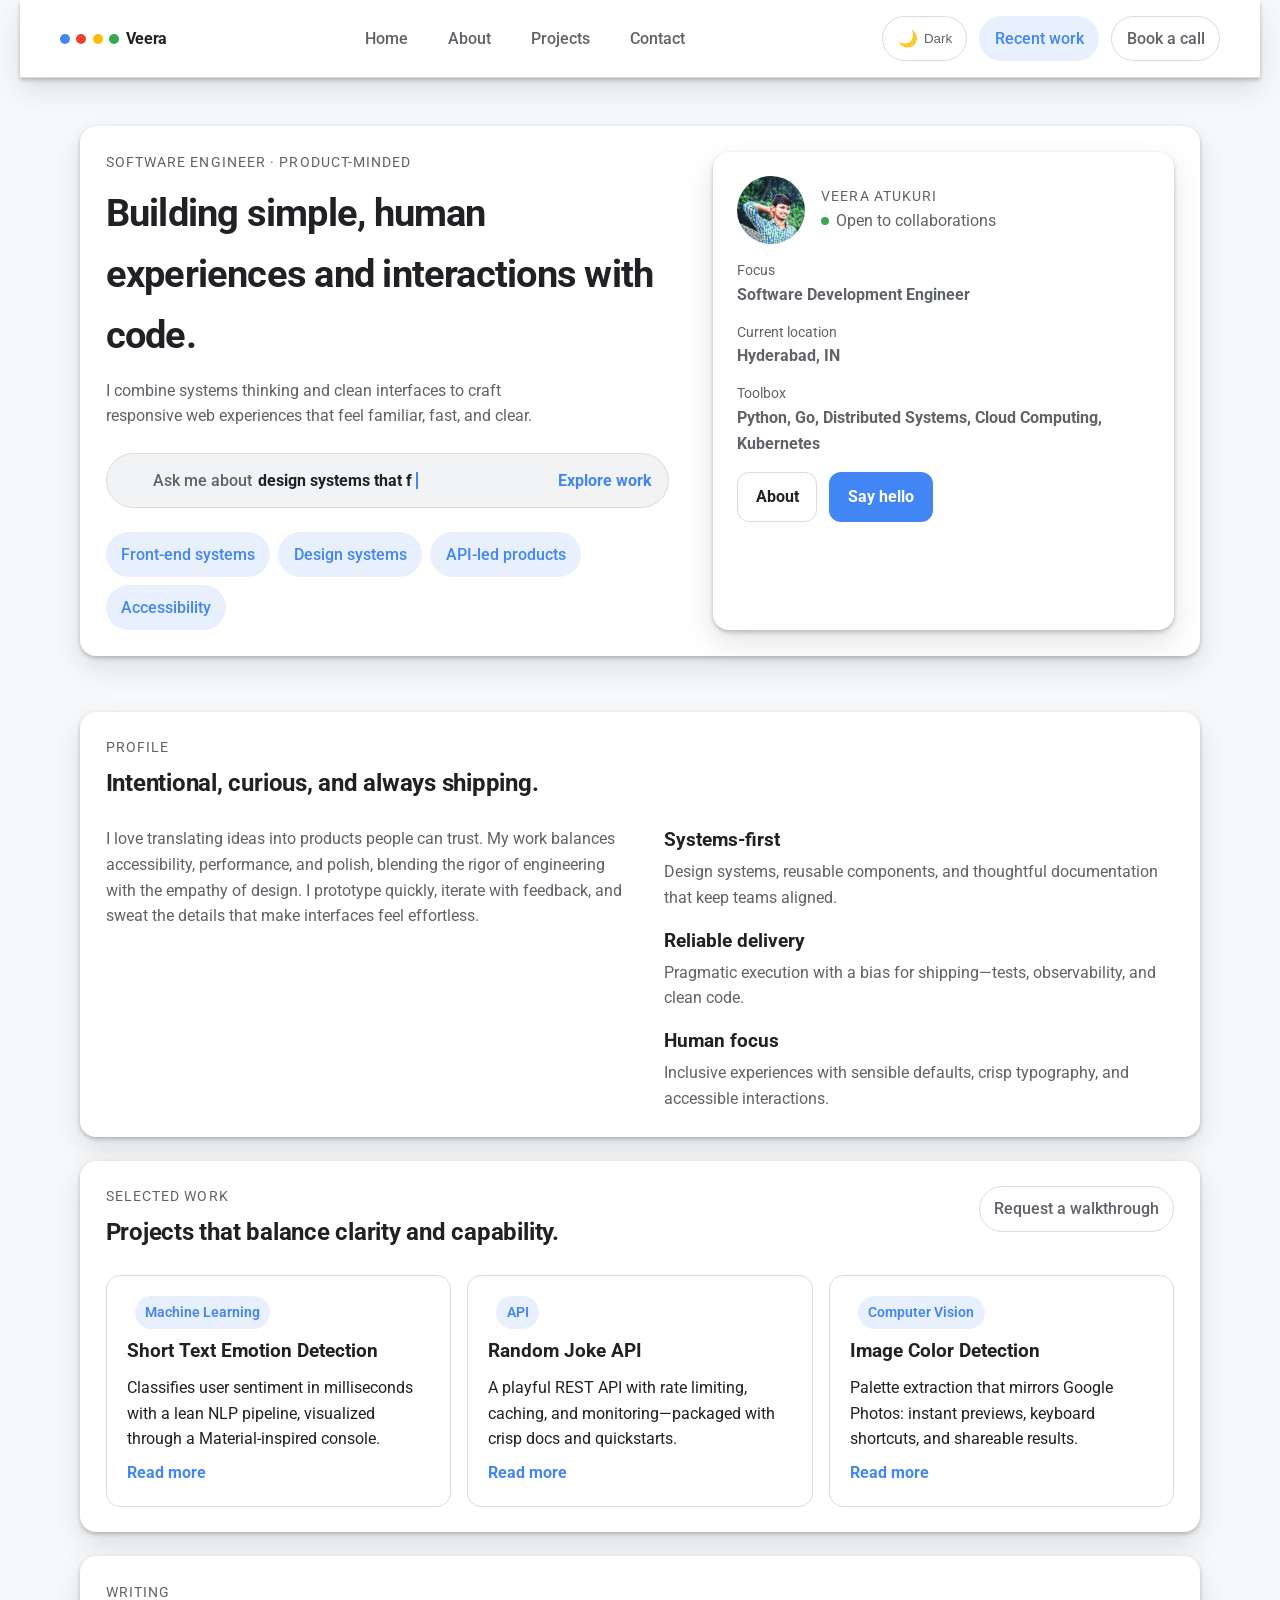
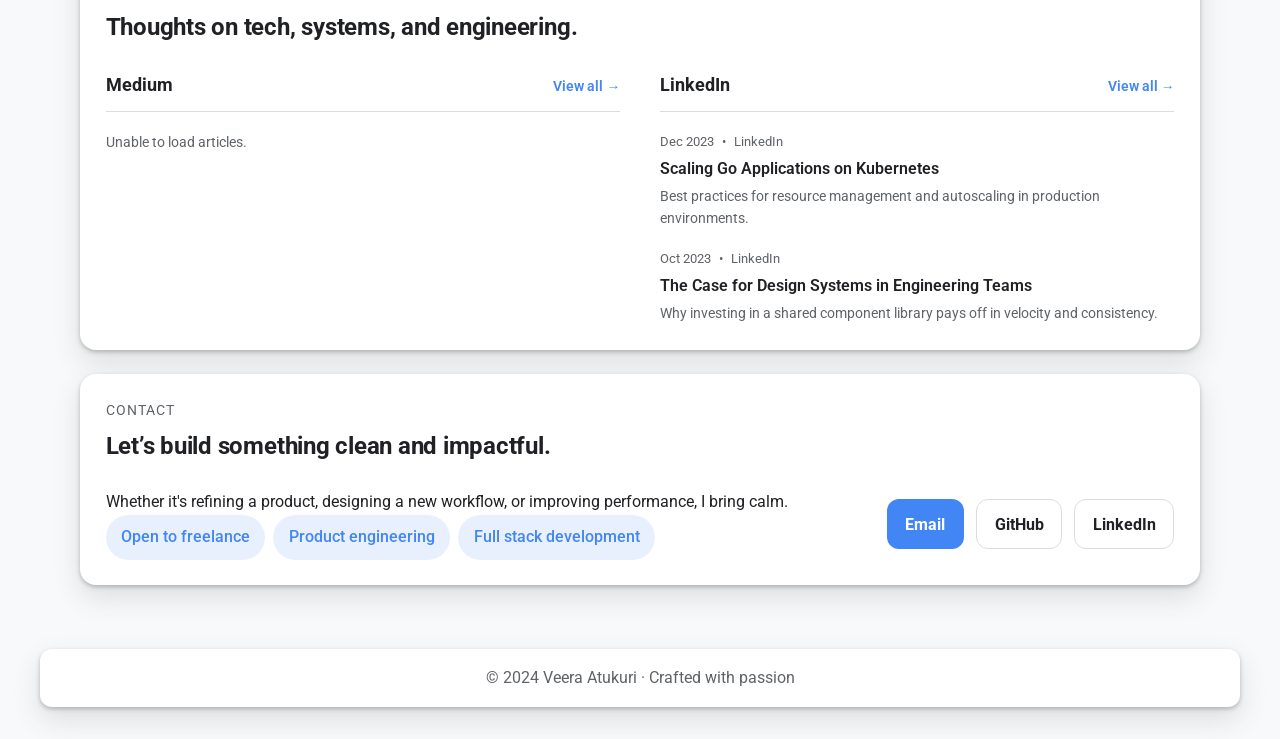
==== commit 751c37cd: "feat: added the medium and linked sections" ====
--- a/index.html
+++ b/index.html
@@ -1,5 +1,6 @@
 <!DOCTYPE html>
 <html lang="en">
+
 <head>
   <meta charset="UTF-8" />
   <meta name="viewport" content="width=device-width, initial-scale=1.0" />
@@ -9,6 +10,7 @@
   <link rel="stylesheet" href="style.css" />
   <script defer src="script.js"></script>
 </head>
+
 <body>
   <header class="top-nav surface">
     <div class="brand">
@@ -46,7 +48,8 @@
           <p class="eyebrow">Software Engineer · Product-minded</p>
           <h1>Building simple, human experiences and interactions with code.</h1>
           <p class="lede">
-            I combine systems thinking and clean interfaces to craft responsive web experiences that feel familiar, fast, and clear.
+            I combine systems thinking and clean interfaces to craft responsive web experiences that feel familiar,
+            fast, and clear.
           </p>
 
           <div class="search-pill">
@@ -110,7 +113,9 @@
       </div>
       <div class="about-grid">
         <p>
-          I love translating ideas into products people can trust. My work balances accessibility, performance, and polish, blending the rigor of engineering with the empathy of design. I prototype quickly, iterate with feedback, and sweat the details that make interfaces feel effortless.
+          I love translating ideas into products people can trust. My work balances accessibility, performance, and
+          polish, blending the rigor of engineering with the empathy of design. I prototype quickly, iterate with
+          feedback, and sweat the details that make interfaces feel effortless.
         </p>
         <div class="keypoints">
           <div class="point">
@@ -153,7 +158,8 @@
             <span class="pill">Machine Learning</span>
           </div>
           <h3>Short Text Emotion Detection</h3>
-          <p>Classifies user sentiment in milliseconds with a lean NLP pipeline, visualized through a Material-inspired console.</p>
+          <p>Classifies user sentiment in milliseconds with a lean NLP pipeline, visualized through a Material-inspired
+            console.</p>
           <span class="link">Read more</span>
         </a>
         <a class="project-card" href="#">
@@ -162,7 +168,8 @@
             <span class="pill">API</span>
           </div>
           <h3>Random Joke API</h3>
-          <p>A playful REST API with rate limiting, caching, and monitoring—packaged with crisp docs and quickstarts.</p>
+          <p>A playful REST API with rate limiting, caching, and monitoring—packaged with crisp docs and quickstarts.
+          </p>
           <span class="link">Read more</span>
         </a>
         <a class="project-card" href="#">
@@ -171,9 +178,44 @@
             <span class="pill">Computer Vision</span>
           </div>
           <h3>Image Color Detection</h3>
-          <p>Palette extraction that mirrors Google Photos: instant previews, keyboard shortcuts, and shareable results.</p>
+          <p>Palette extraction that mirrors Google Photos: instant previews, keyboard shortcuts, and shareable results.
+          </p>
           <span class="link">Read more</span>
         </a>
+      </div>
+    </section>
+
+    <section id="writing" class="section surface reveal">
+      <div class="section-header">
+        <div>
+          <p class="eyebrow">Writing</p>
+          <h2>Thoughts on tech, systems, and engineering.</h2>
+        </div>
+      </div>
+
+      <div class="writing-grid">
+        <div class="writing-column">
+          <div class="column-header">
+            <h3>Medium</h3>
+            <a href="https://medium.com/@sairaju.atukuri123" target="_blank" class="link-sm">View all &rarr;</a>
+          </div>
+          <div id="medium-articles" class="articles-list">
+            <!-- Dynamic content -->
+            <div class="article-skeleton"></div>
+            <div class="article-skeleton"></div>
+          </div>
+        </div>
+
+        <div class="writing-column">
+          <div class="column-header">
+            <h3>LinkedIn</h3>
+            <a href="https://www.linkedin.com/in/sairaju-atukuri-419677196/" target="_blank" class="link-sm">View all
+              &rarr;</a>
+          </div>
+          <div id="linkedin-articles" class="articles-list">
+            <!-- Dynamic content -->
+          </div>
+        </div>
       </div>
     </section>
 
@@ -198,7 +240,8 @@
         <div class="contact-actions">
           <a class="btn primary" href="mailto:veera.atukuri@gmail.com">Email</a>
           <a class="btn ghost" href="https://github.com/sairaj225" target="_blank">GitHub</a>
-          <a class="btn ghost" href="https://www.linkedin.com/in/sairaju-atukuri-419677196/" target="_blank">LinkedIn</a>
+          <a class="btn ghost" href="https://www.linkedin.com/in/sairaju-atukuri-419677196/"
+            target="_blank">LinkedIn</a>
         </div>
       </div>
     </section>
@@ -208,4 +251,5 @@
     <p>© 2024 Veera Atukuri · Crafted with passion</p>
   </footer>
 </body>
-</html>
+
+</html>
--- a/style.css
+++ b/style.css
@@ -100,10 +100,21 @@
   display: inline-block;
 }
 
-.blue { background: var(--blue); }
-.red { background: var(--red); }
-.yellow { background: var(--yellow); }
-.green { background: var(--green); }
+.blue {
+  background: var(--blue);
+}
+
+.red {
+  background: var(--red);
+}
+
+.yellow {
+  background: var(--yellow);
+}
+
+.green {
+  background: var(--green);
+}
 
 .nav-links {
   display: flex;
@@ -265,8 +276,16 @@
 }
 
 @keyframes blink {
-  0%, 50% { opacity: 1; }
-  51%, 100% { opacity: 0; }
+
+  0%,
+  50% {
+    opacity: 1;
+  }
+
+  51%,
+  100% {
+    opacity: 0;
+  }
 }
 
 .pill-action {
@@ -483,6 +502,104 @@
   transform: translateY(0);
 }
 
+/* Writing Section */
+.writing-grid {
+  display: grid;
+  grid-template-columns: 1fr 1fr;
+  gap: 2.5rem;
+}
+
+.column-header {
+  display: flex;
+  justify-content: space-between;
+  align-items: baseline;
+  margin-bottom: 1.25rem;
+  padding-bottom: 0.75rem;
+  border-bottom: 1px solid var(--border);
+}
+
+.column-header h3 {
+  font-size: 1.1rem;
+  color: var(--text);
+}
+
+.link-sm {
+  font-size: 0.85rem;
+  font-weight: 600;
+  color: var(--blue);
+}
+
+.articles-list {
+  display: flex;
+  flex-direction: column;
+  gap: 1.25rem;
+}
+
+.article-card {
+  display: block;
+  text-decoration: none;
+}
+
+.article-card:hover .article-title {
+  color: var(--blue);
+}
+
+.article-meta {
+  font-size: 0.8rem;
+  color: var(--muted);
+  margin-bottom: 0.35rem;
+  display: flex;
+  gap: 0.5rem;
+  align-items: center;
+}
+
+.article-title {
+  font-weight: 600;
+  color: var(--text);
+  line-height: 1.4;
+  margin-bottom: 0.35rem;
+  transition: color 0.2s ease;
+}
+
+.article-snippet {
+  font-size: 0.9rem;
+  color: var(--muted);
+  display: -webkit-box;
+  -webkit-line-clamp: 2;
+  -webkit-box-orient: vertical;
+  overflow: hidden;
+  line-height: 1.5;
+}
+
+/* Skeletons for loading state */
+.article-skeleton {
+  height: 80px;
+  background: var(--input-surface);
+  border-radius: 8px;
+  animation: pulse 1.5s infinite ease-in-out;
+}
+
+@keyframes pulse {
+  0% {
+    opacity: 0.6;
+  }
+
+  50% {
+    opacity: 0.3;
+  }
+
+  100% {
+    opacity: 0.6;
+  }
+}
+
+@media (max-width: 860px) {
+  .writing-grid {
+    grid-template-columns: 1fr;
+    gap: 2rem;
+  }
+}
+
 @media (min-width: 1280px) {
   .hero-grid {
     gap: 2.75rem;
@@ -584,4 +701,4 @@
     width: 100%;
     justify-content: center;
   }
-}
+}
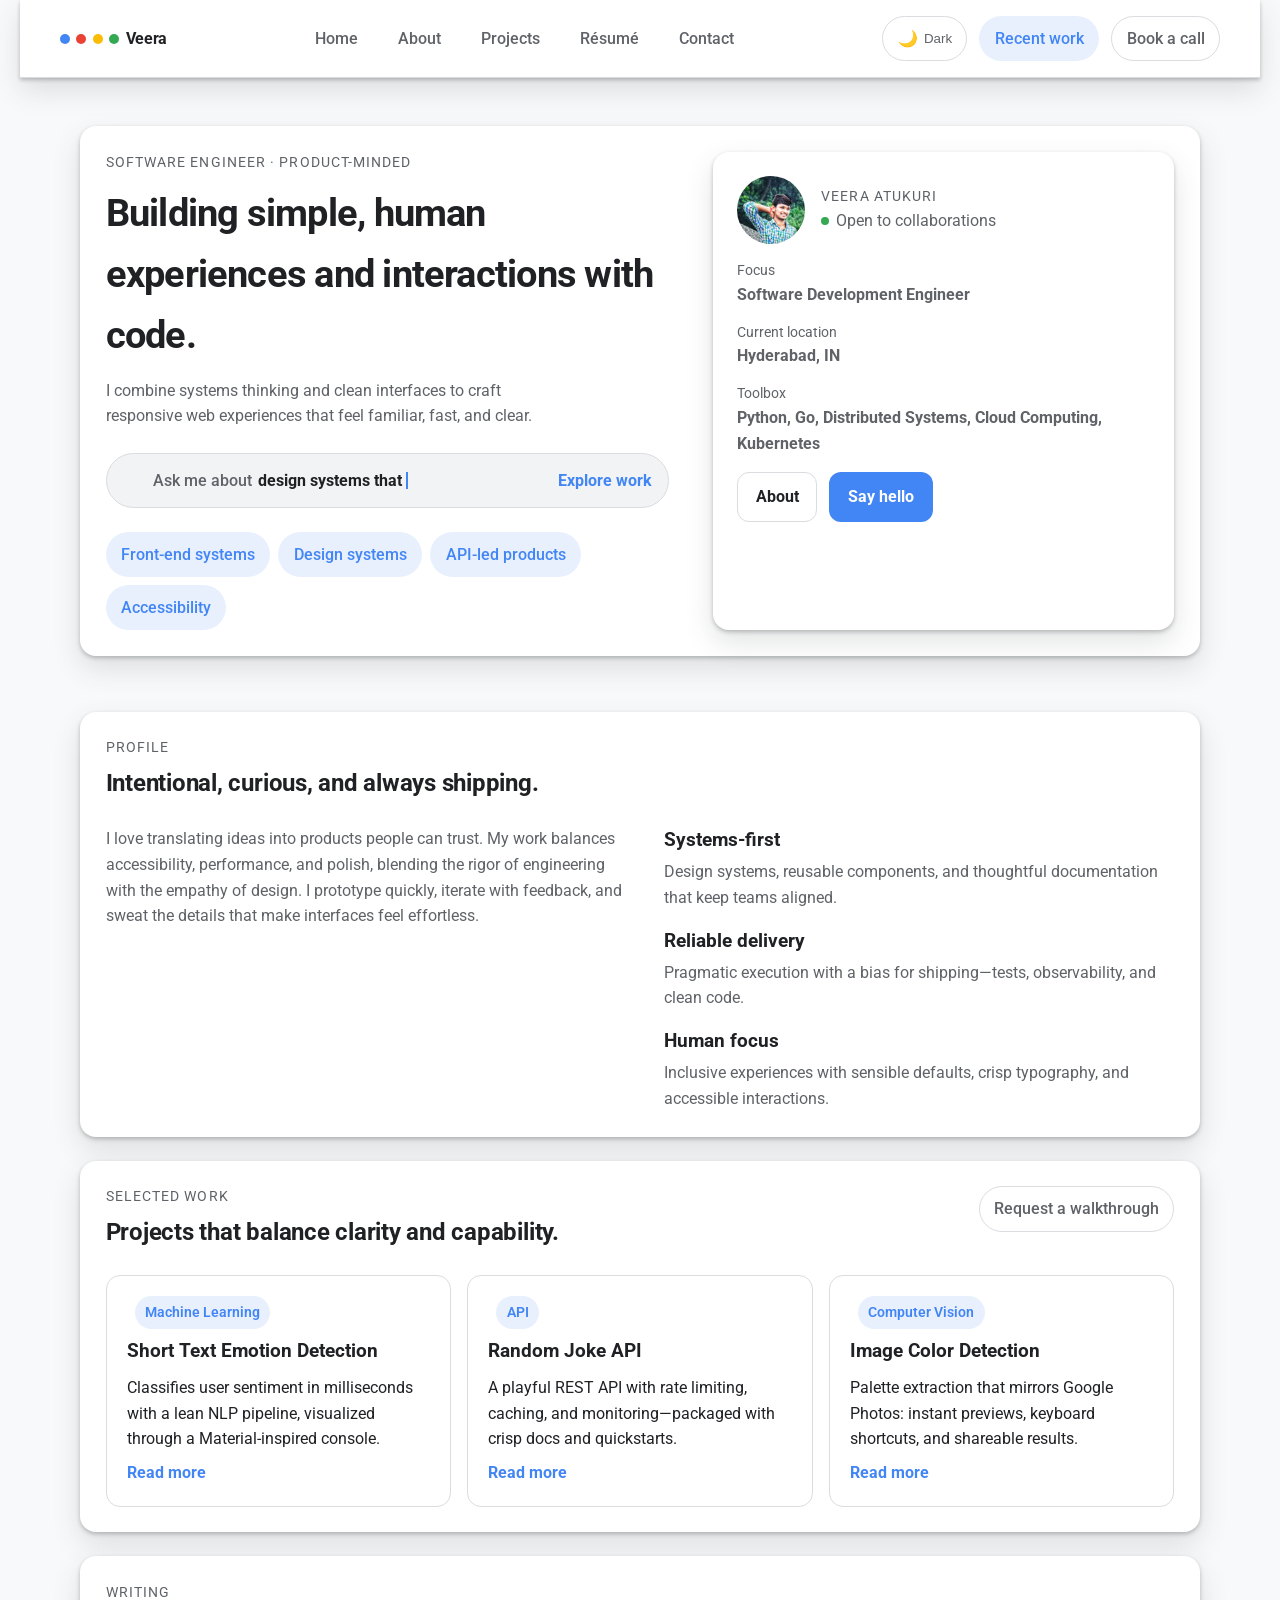
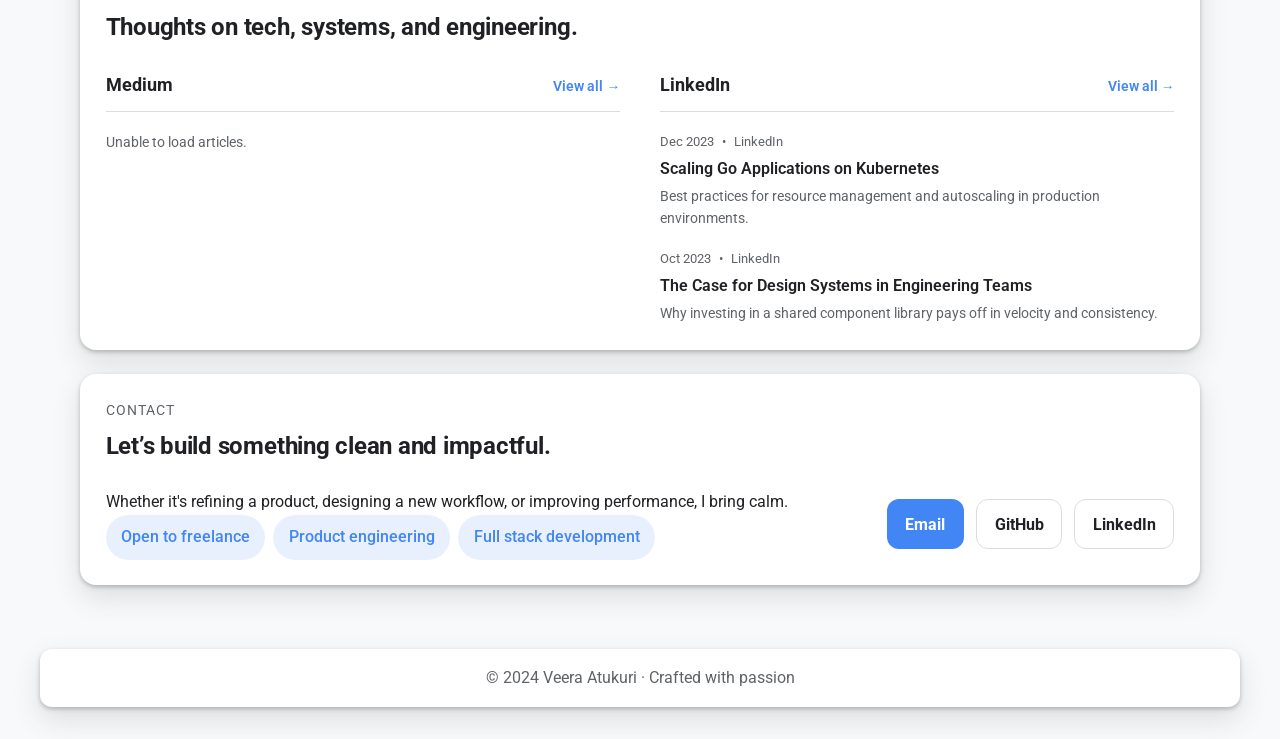
==== commit 77a09a77: "markdow" ====
--- a/index.html
+++ b/index.html
@@ -29,6 +29,7 @@
       <a href="#home">Home</a>
       <a href="#about">About</a>
       <a href="#work">Projects</a>
+      <a href="markdown/">Résumé</a>
       <a href="#contact">Contact</a>
     </nav>
     <div class="nav-actions">
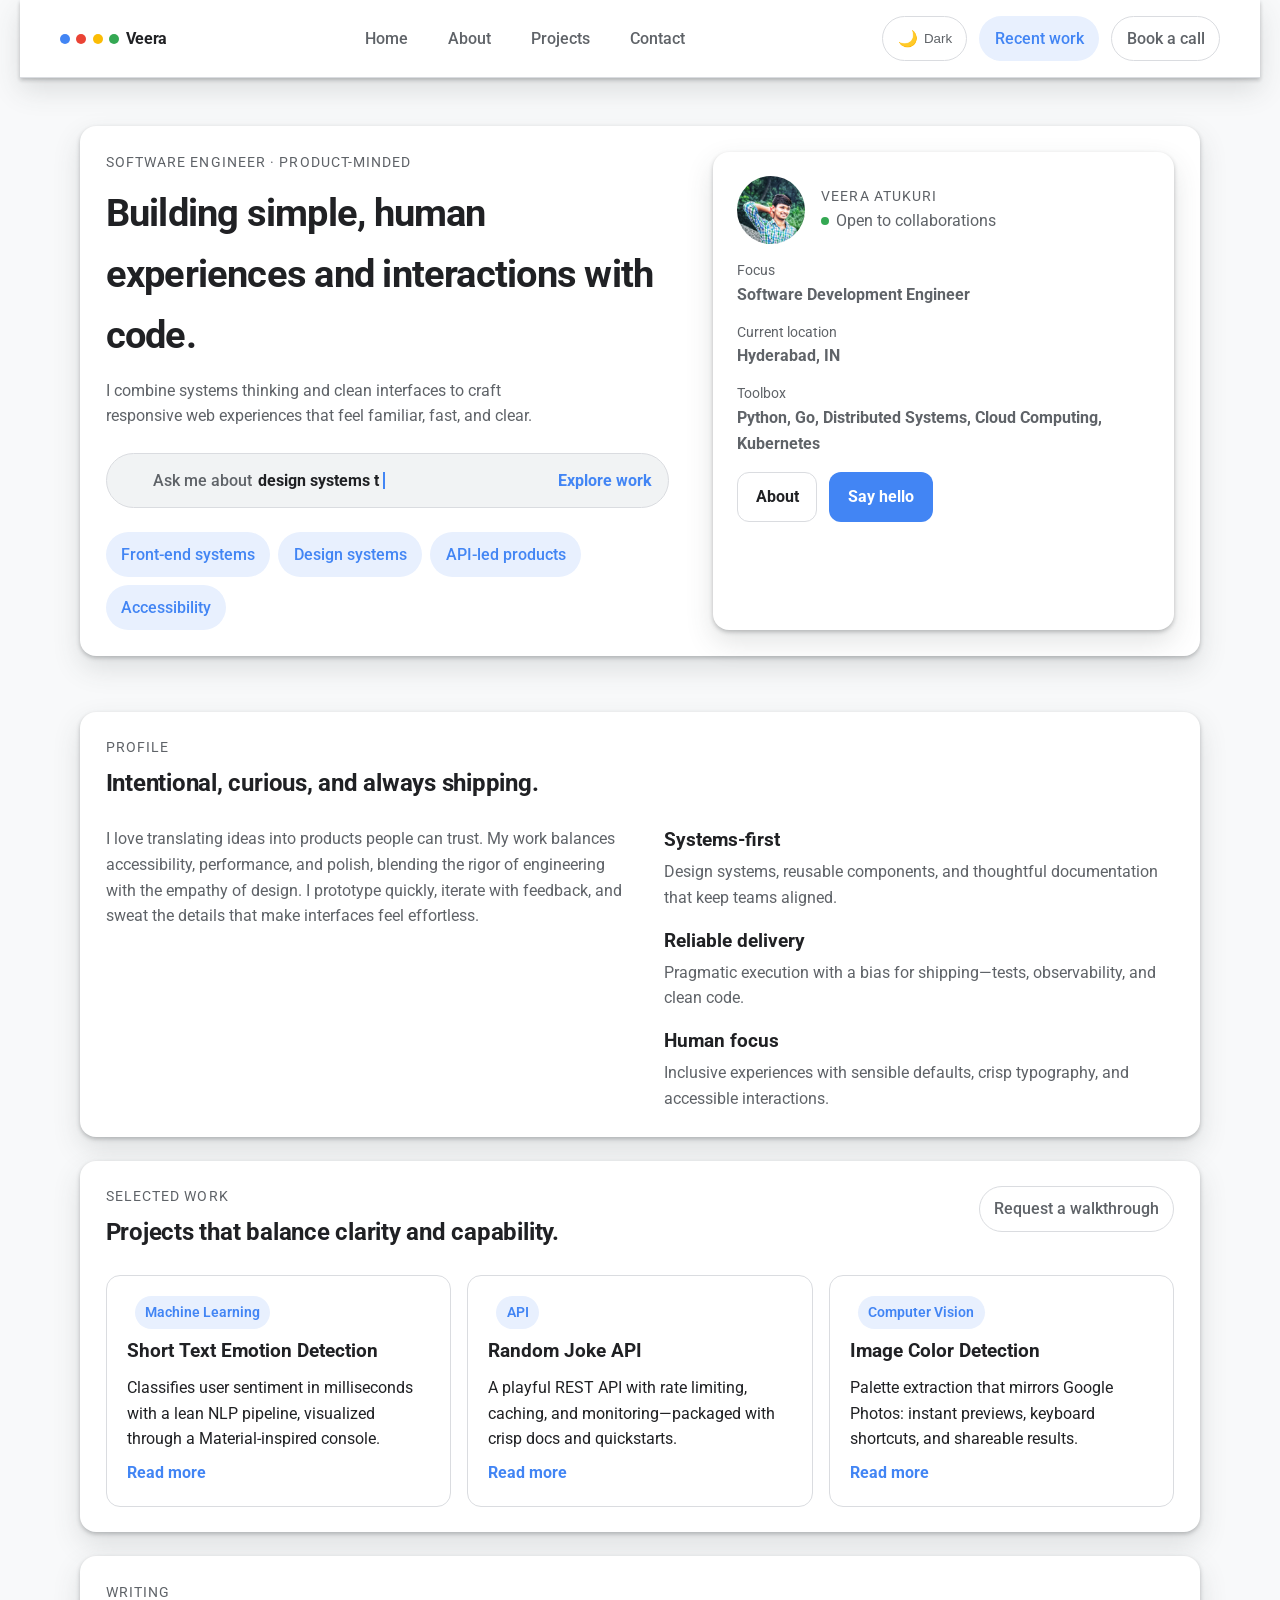
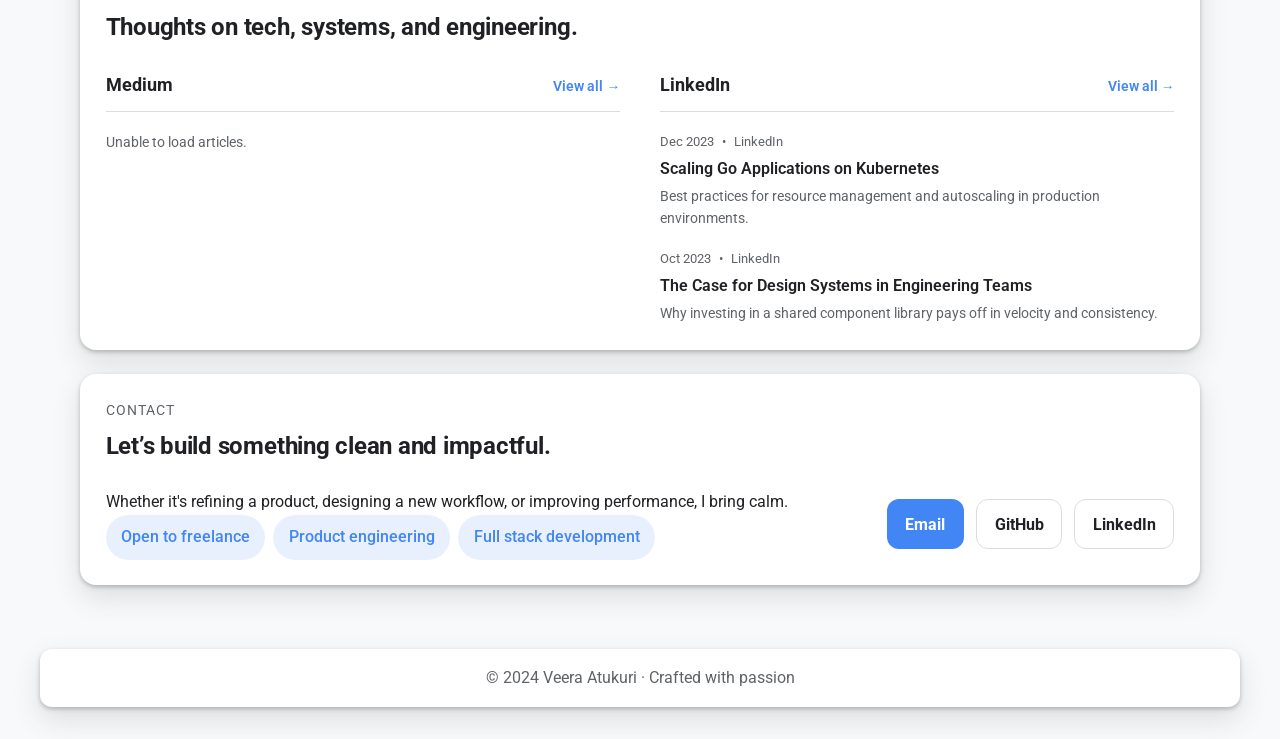
==== commit 9cf1a974: "Revert "markdow" This reverts commit 77a09a77288204fc605d50946918ef96b2ebe99f." ====
--- a/index.html
+++ b/index.html
@@ -29,7 +29,6 @@
       <a href="#home">Home</a>
       <a href="#about">About</a>
       <a href="#work">Projects</a>
-      <a href="markdown/">Résumé</a>
       <a href="#contact">Contact</a>
     </nav>
     <div class="nav-actions">
